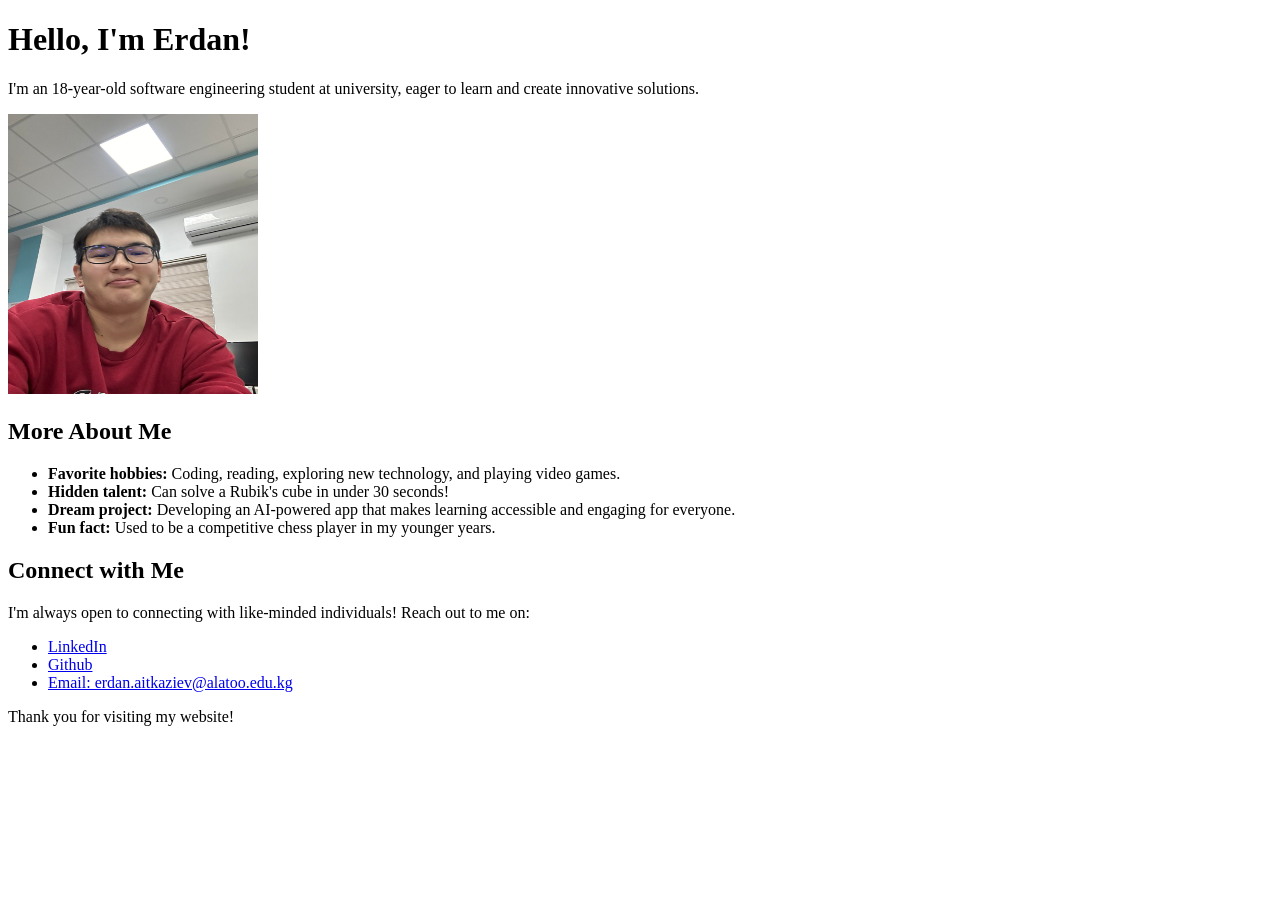
==== index.html @ 32016fcf "second commit" ====
<!DOCTYPE html>
<html lang="en">
<head>
  <meta charset="UTF-8">
  <title>Meet Erdan - Computer Science Student</title>
  
  <meta name="description" content="Learn about Erdan   , an 18-year-old passionate about software engineering and more!">
</head>
<body>
  <h1>Hello, I'm Erdan!</h1>

  <p>I'm an 18-year-old software engineering student at university, eager to learn and create innovative solutions.</p>
  <img src="../img/me.jpg" style="width: 250px; height: 280px;" alt="it's me">

  <div class="about-me">
    <h2>More About Me</h2>
    <ul>
      <li><b>Favorite hobbies:</b> <span id="hobbies">Coding, reading, exploring new technology, and playing video games.</span></li>
      <li><b>Hidden talent:</b> <span id="talent">Can solve a Rubik's cube in under 30 seconds!</span></li>
      <li><b>Dream project:</b> <span id="dream">Developing an AI-powered app that makes learning accessible and engaging for everyone.</span></li>
      <li><b>Fun fact:</b> <span id="fun">Used to be a competitive chess player in my younger years.</span></li>
    </ul>
  </div>

  <h2>Connect with Me</h2>
  <p>I'm always open to connecting with like-minded individuals! Reach out to me on:</p>
  <ul>
    <li><a href="https://www.linkedin.com/in/erdanyseboaitkaziev/">LinkedIn</a></li>
    <li><a href="https://github.com/ysebo">Github</a></li>
    <li><a href="#">Email: erdan.aitkaziev@alatoo.edu.kg</a></li>
  </ul>

  <p>Thank you for visiting my website! </p>
</body>
</html>
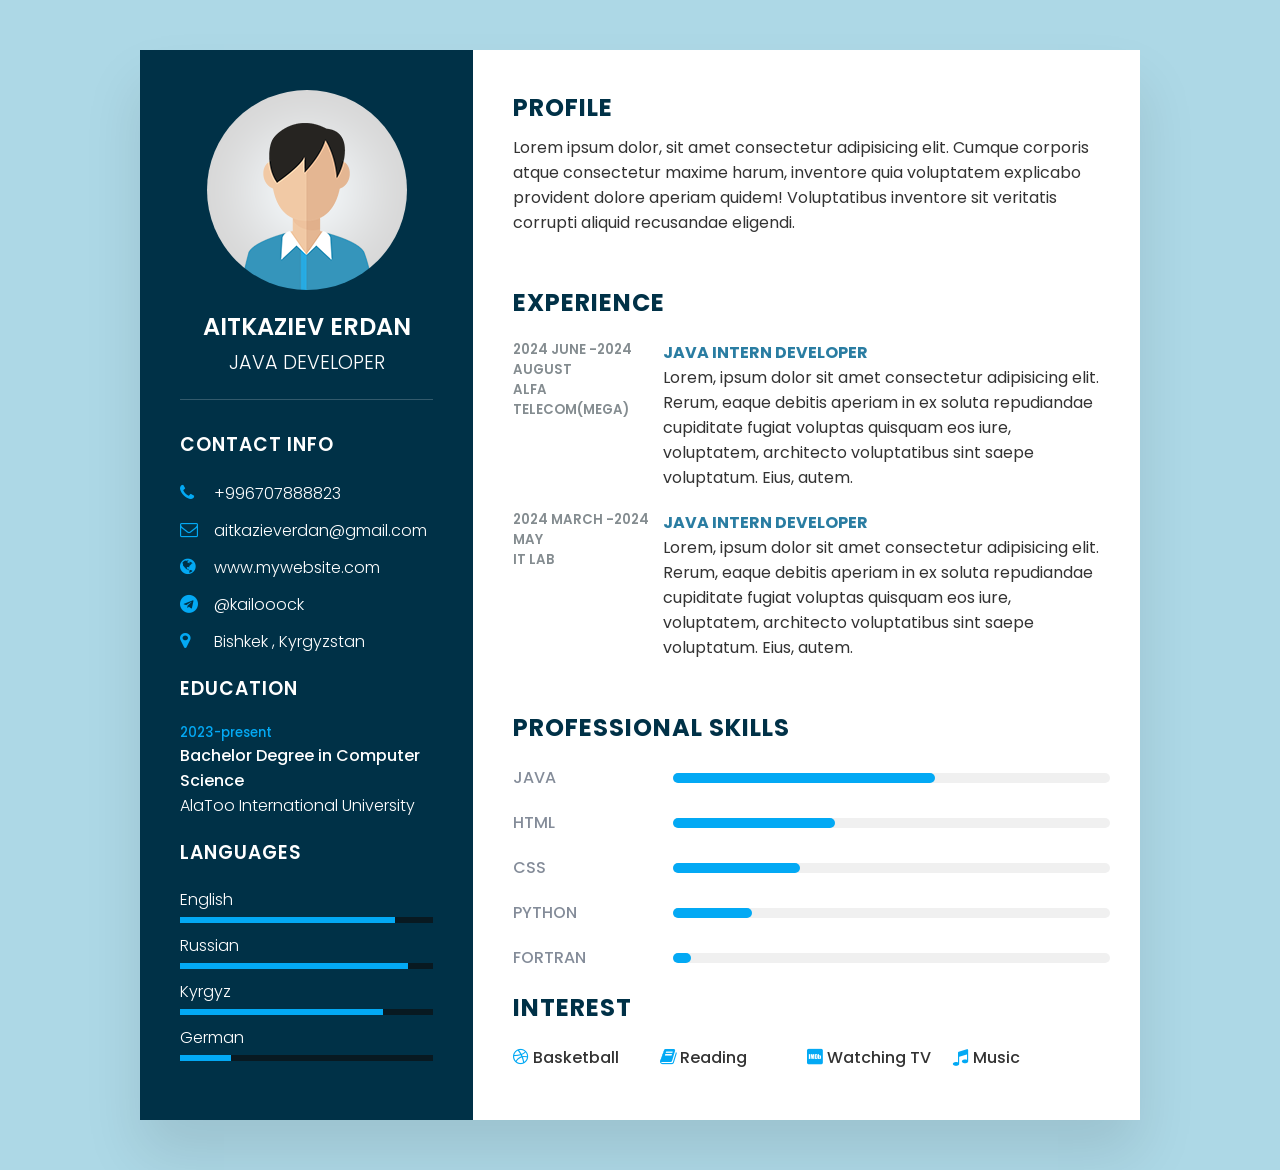
==== commit 1656ac50: "first commit" ====
--- a/index.html
+++ b/index.html
@@ -2,34 +2,171 @@
 <html lang="en">
 <head>
   <meta charset="UTF-8">
-  <title>Meet Erdan - Computer Science Student</title>
-  
-  <meta name="description" content="Learn about Erdan   , an 18-year-old passionate about software engineering and more!">
+  <meta name="viewport" content="width=device-width, initial-scale=1.0">
+  <title>CV</title>
+  <link rel="stylesheet" href="https://cdnjs.cloudflare.com/ajax/libs/font-awesome/4.7.0/css/font-awesome.css" integrity="sha512-5A8nwdMOWrSz20fDsjczgUidUBR8liPYU+WymTZP1lmY9G6Oc7HlZv156XqnsgNUzTyMefFTcsFH/tnJE/+xBg==" crossorigin="anonymous" referrerpolicy="no-referrer" />
+  <link rel="stylesheet" type="text/css" href="css/styles.css"> 
 </head>
 <body>
-  <h1>Hello, I'm Erdan!</h1>
+    <div class="container">
+      <div class="left-side">
+          <div class="profileText">
+            <div class="imgBx">
+                <img src="img/profile.png" alt="My avatar">
+            </div>
+            <h2> Aitkaziev Erdan<br><span>Java Developer</span></h2>
+          </div>
+          <div class="contactInfo">
+            <h3 class="title">Contact Info</h3>
+            <ul>
+              <li>
+                <span class="icon"><i class="fa fa-phone" aria-hidden="true"></i></span>
+                <span class="text">+996707888823</span>
+              </li>
+              <li>
+                <span class="icon"><i class="fa fa-envelope-o" aria-hidden="true"></i></span>
+                <span class="text">aitkazieverdan@gmail.com</span>
+              </li>
+                <li>
+                  <span class="icon"><i class="fa fa-globe" aria-hidden="true"></i></span>
+                  <span class="text">www.mywebsite.com</span>
+                </li>
+              <li>
+                <span class="icon"><i class="fa fa-telegram" aria-hidden="true"></i></span>
+                <span class="text">@kailooock</span>
+              </li>
+              <li>
+                <span class="icon"><i class="fa fa-map-marker" aria-hidden="true"></i></span>
+                <span class="text">Bishkek , Kyrgyzstan</span>
+              </li>
+            </ul>
+          </div>
+          <div class="education">
+            
+            <h3 class="title">Education </h3>
+            <ul>
+              <li>
+                <h5>2023-present</h5>
+                <h4>Bachelor Degree in Computer Science</h4>
+                <h4>AlaToo International University</h4>
+              </li>
+            </ul>
+            
+          </div>
+          <div class="language">
+            
+            <h3 class="title">Languages</h3>
+            <ul>
+              <li>
+                <span class="text">English</span>
+                <span class="percent">
+                  <div style="width:85% ;"></div>
+                </span>
+              </li>
+              <li>
+                <span class="text">Russian</span>
+                <span class="percent">
+                  <div style="width:90% ;"></div>
+                </span>
+              </li>
+              <li>
+                <span class="text">Kyrgyz</span>
+                <span class="percent">
+                  <div style="width:80% ;"></div>
+                </span>
+              </li>
+              <li>
+                <span class="text">German</span>
+                <span class="percent">
+                  <div style="width:20% ;"></div>
+                </span>
+              </li>
+            </ul> 
+            </div>
+      </div>
+      
 
-  <p>I'm an 18-year-old software engineering student at university, eager to learn and create innovative solutions.</p>
-  <img src="../img/me.jpg" style="width: 250px; height: 280px;" alt="it's me">
-
-  <div class="about-me">
-    <h2>More About Me</h2>
-    <ul>
-      <li><b>Favorite hobbies:</b> <span id="hobbies">Coding, reading, exploring new technology, and playing video games.</span></li>
-      <li><b>Hidden talent:</b> <span id="talent">Can solve a Rubik's cube in under 30 seconds!</span></li>
-      <li><b>Dream project:</b> <span id="dream">Developing an AI-powered app that makes learning accessible and engaging for everyone.</span></li>
-      <li><b>Fun fact:</b> <span id="fun">Used to be a competitive chess player in my younger years.</span></li>
-    </ul>
-  </div>
-
-  <h2>Connect with Me</h2>
-  <p>I'm always open to connecting with like-minded individuals! Reach out to me on:</p>
-  <ul>
-    <li><a href="https://www.linkedin.com/in/erdanyseboaitkaziev/">LinkedIn</a></li>
-    <li><a href="https://github.com/ysebo">Github</a></li>
-    <li><a href="#">Email: erdan.aitkaziev@alatoo.edu.kg</a></li>
-  </ul>
-
-  <p>Thank you for visiting my website! </p>
+      <div class="right-side">
+        <div class="about">
+          <h2 class="title2">Profile</h2>
+          <p>Lorem ipsum dolor, sit amet consectetur adipisicing elit. Cumque corporis atque consectetur maxime harum, inventore quia voluptatem explicabo provident dolore aperiam quidem! Voluptatibus inventore sit veritatis corrupti aliquid recusandae eligendi.</p>
+        </div>
+      <div class="about">
+        <h2 class="title2">Experience</h2>
+        <div class="box">
+          <div class="year_company">
+            <h5> 2024 June -2024 August</h5>
+            <h5>Alfa Telecom(Mega)</h5>
+          </div>
+          <div class="text">
+            <h4>Java Intern Developer</h4>
+            <p>Lorem, ipsum dolor sit amet consectetur adipisicing elit. Rerum, eaque debitis aperiam in ex soluta repudiandae cupiditate fugiat voluptas quisquam eos iure, voluptatem, architecto voluptatibus sint saepe voluptatum. Eius, autem.</p>
+          </div>
+        </div>
+        <div class="box">
+          <div class="year_company">
+            <h5> 2024 March -2024 May</h5>
+            <h5>It Lab</h5>
+          </div>
+          <div class="text">
+            <h4>Java Intern Developer</h4>
+            <p>Lorem, ipsum dolor sit amet consectetur adipisicing elit. Rerum, eaque debitis aperiam in ex soluta repudiandae cupiditate fugiat voluptas quisquam eos iure, voluptatem, architecto voluptatibus sint saepe voluptatum. Eius, autem.</p>
+          </div>
+        </div>
+      </div>
+      <div class="skills">
+          <h2 class="title2">Professional Skills</h2>
+          <div class="box">
+            <h4>
+              Java
+            </h4>
+            <div class="percent">
+              <div style="width: 60%;"></div>
+            </div>
+          </div>
+          <div class="box">
+            <h4>
+              HTML
+            </h4>
+            <div class="percent">
+              <div style="width: 37%;"></div>
+            </div>
+          </div>
+          <div class="box">
+            <h4>
+              CSS
+            </h4>
+            <div class="percent">
+              <div style="width: 29%;"></div>
+            </div>
+          </div>
+          <div class="box">
+            <h4>
+              Python
+            </h4>
+            <div class="percent">
+              <div style="width: 18%;"></div>
+            </div>
+          </div>
+          <div class="box">
+            <h4>
+              Fortran
+            </h4>
+            <div class="percent">
+              <div style="width: 4%;"></div>
+            </div>
+          </div>
+      </div>
+      <div class="about interest">
+        <h2 class="title2">Interest</h2>
+        <ul>
+          <li><i class="fa fa-dribbble" aria-hidden="true"></i>Basketball</li>
+          <li><i class="fa fa-book" aria-hidden="true"></i>Reading</li>
+          <li><i class="fa fa-imdb" aria-hidden="true"></i>Watching TV</li>
+          <li><i class="fa fa-music" aria-hidden="true"></i>Music</li>
+        </ul>
+        </div>
+      </div>
+    </div>
 </body>
-</html>
+</html>
--- a/css/styles.css
+++ b/css/styles.css
@@ -0,0 +1,282 @@
+@import url('https://fonts.googleapis.com/css2?family=Poppins:ital,wght@0,100;0,200;0,300;0,400;0,500;0,600;0,700;0,800;0,900;1,100;1,200;1,300;1,400;1,500;1,600;1,700;1,800;1,900&display=swap');
+*
+{
+    margin:0;
+    padding: 0;
+    box-sizing: border-box;
+    font-family: 'Poppins' ,sans-serif;
+}
+body{
+    background: lightblue;
+    display: flex;
+    justify-content: center;
+    align-items: center;
+    min-height: 100vh;
+
+}
+.container{
+    position:relative;
+    width: 100%;
+    max-width: 1000px;
+    min-height: 1000px;
+    background: #fff;
+    margin:50px;
+    display: grid;
+    grid-template-columns: 1fr 2fr;
+    box-shadow: 0 35px 55px rgba(0,0,0,0.1);
+}
+.container .left-side
+{
+    position: relative;
+    background: #003147;
+    padding: 40px;
+}
+.profileText{
+    position: relative;
+    display: flex;
+    flex-direction: column;
+    align-items: center;
+    padding-bottom:20px;
+    border-bottom:1px solid rgba(255, 255, 255, 0.2)
+}
+.profileText .imgBx{
+    position: relative;
+    width: 200px;
+    height: 200px;
+    border-radius:50% ;
+    overflow: hidden;
+}
+.profileText .imgBx img{
+    position: relative;
+    top: 0;
+    left: 0;
+    width: 100%;
+    height: 100%;
+    object-fit:cover
+}
+.profileText h2{
+    color: #fff;
+    font-size: 1.5em;
+    margin-top: 20px;
+    text-transform: uppercase;
+    text-align: center;
+    font-weight: 600;
+    line-height: 1.4em;
+}
+.profileText h2 span{
+    font-size:0.8em;
+    font-weight:300 ;
+}
+.contactInfo{
+    padding-top: 30px;
+}
+.title{
+    color: #fff;
+    text-transform: uppercase;
+    font-weight:600 ;
+    letter-spacing: 1px;
+    margin-bottom: 20px;
+}
+.contactInfo ul{
+    position: relative;
+}
+.contactInfo ul li{
+    position: relative;
+    list-style: none;
+    margin:10px 0 ;
+    cursor: pointer;
+
+}
+.contactInfo ul li .icon{
+    display: inline-block;
+    width: 30px;
+    font-size:18px;
+    color:#03a9f4;
+}
+.contactInfo ul li span{
+    color: #fff;
+    font-weight: 300;
+
+}
+.education{
+    padding-top: 10px;
+}
+.education li{
+    margin-bottom: 15px;
+    position: relative;
+    list-style: none;
+    margin:10px 0 ;
+    cursor: pointer;
+    
+    
+
+}
+.education h5{
+    color: #03a9f4;
+    font-weight: 500;
+}
+.education h4:nth-child(2){
+    color:#fff;
+    font-weight: 500;
+}
+.education h4{
+    color:#fff;
+    font-weight: 300;
+}
+.language{
+    position: relative;
+    list-style: none;
+    margin:10px 0 ;
+    cursor: pointer;
+    padding-top: 10px;
+    color: #fff;
+    font-weight: 300;
+    
+}
+.language li{
+    position: relative;
+    list-style: none;
+    margin:10px 0 ;
+    cursor: pointer;
+}
+.language .percent{
+    position: relative;
+    width: 100%;
+    height: 6px;
+    background:#081921;
+    display: block;
+    margin-top: 5px;
+    
+
+}
+.language .percent div{
+    position: absolute;
+    top: 0;
+    left: 0;
+    height: 100%;
+    
+    background: #03a9f4;
+
+
+}
+.container .right-side
+{
+    position: relative;
+    background: #fff;
+    padding: 40px;
+}
+.about{
+    margin-bottom: 50px;
+}
+.about:last-child{
+    margin-bottom: 0;
+}
+.title2{
+    color: #003147;
+    text-transform: uppercase;
+    letter-spacing: 1px;
+    margin-bottom: 10px;
+}
+p{
+    color: #333;
+
+}
+.about .box{
+    display: flex;
+    flex-direction: row;
+    margin: 20px 0;
+}
+.about .box .year_company{
+    min-width: 150px;
+
+}
+.about .box .year_company h5{
+    text-transform: uppercase;
+    color: #848c90;
+    font-weight: 600;
+
+}
+.about .box .text h4{
+    text-transform: uppercase;
+    color: #2a7da2;
+    font-size:16px;
+}
+
+.skills {
+    margin-bottom: 20px;
+  }
+  
+  .skills .box {
+    display: grid;
+    grid-template-columns: 150px 1fr;
+    align-items: center;
+    margin: 20px 0;
+  }
+  
+  .skills .box h4 {
+    text-transform: uppercase;
+    color: #848c99;
+    font-size: 16px;
+    font-weight: 500;
+  }
+  
+  .skills .box .percent {
+    position: relative;
+    width: 100%;
+    height: 10px;
+    background: #f0f0f0;
+    border-radius: 5px; 
+    margin-left: 10px; 
+  }
+  
+  .skills .box .percent div {
+    position: absolute;
+    top: 0;
+    left: 0;
+    height: 100%; 
+    background: #03a9f4;
+    border-radius: 5px; 
+  }
+  .interest ul{
+    display: grid;
+    grid-template-columns: repeat(4,1fr);
+
+  }
+  .interest ul li{
+    list-style: none;
+    color: #333;
+    font-weight: 500;
+    margin: 10px 0;
+
+  }
+  .interest ul li  .fa{
+    color: #03a9f4;
+    font-size: 18px;
+    width: 20px;
+  }
+  @media (max-width:1000px){
+    .container{
+        margin: 10px;
+        grid-template-columns: repeat(1,1fr);
+    }
+    .interest ul{
+        grid-template-columns: repeat(2,1fr);
+    }
+  }
+  @media (max-width:600px){
+    .about box{
+        flex-direction: column;
+
+    }
+    .about .box .year_company{
+        min-width: 150px;
+        margin-bottom: 5px;
+    }
+    .interest ul{
+        grid-template-columns: repeat(1,1fr);
+    }
+    .skills .box{
+        grid-template-columns: repeat(1,1fr);
+    }
+  }
+  
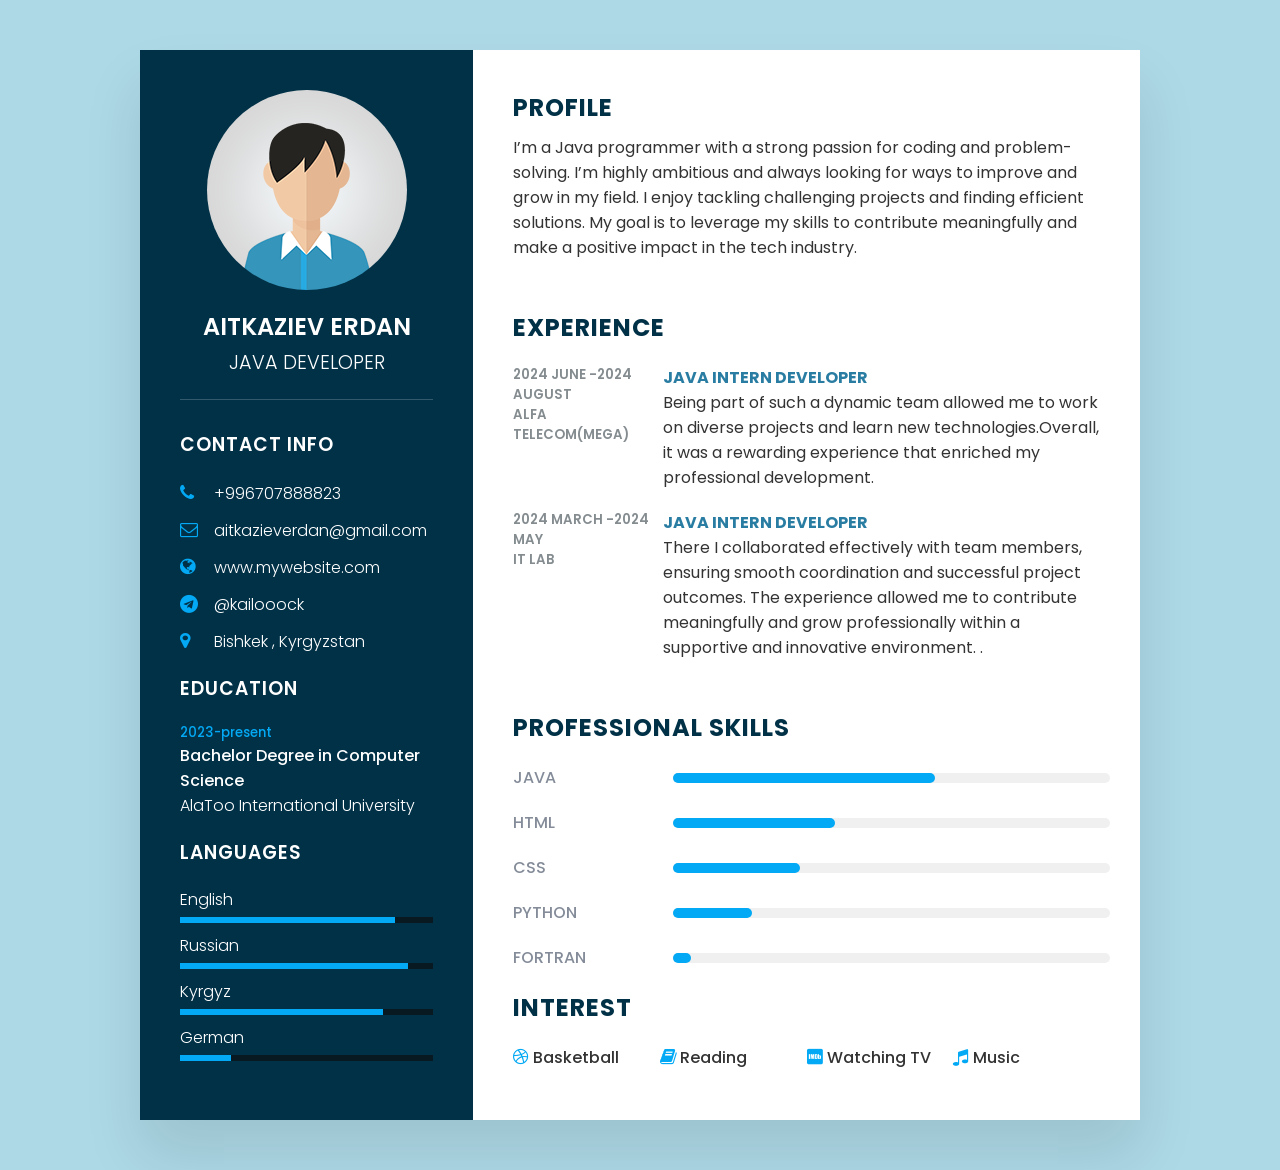
==== commit 56f80440: "replaced lorem with actual text" ====
--- a/index.html
+++ b/index.html
@@ -89,7 +89,7 @@
       <div class="right-side">
         <div class="about">
           <h2 class="title2">Profile</h2>
-          <p>Lorem ipsum dolor, sit amet consectetur adipisicing elit. Cumque corporis atque consectetur maxime harum, inventore quia voluptatem explicabo provident dolore aperiam quidem! Voluptatibus inventore sit veritatis corrupti aliquid recusandae eligendi.</p>
+          <p>I’m a Java programmer with a strong passion for coding and problem-solving. I’m highly ambitious and always looking for ways to improve and grow in my field. I enjoy tackling challenging projects and finding efficient solutions. My goal is to leverage my skills to contribute meaningfully and make a positive impact in the tech industry.</p>
         </div>
       <div class="about">
         <h2 class="title2">Experience</h2>
@@ -100,7 +100,7 @@
           </div>
           <div class="text">
             <h4>Java Intern Developer</h4>
-            <p>Lorem, ipsum dolor sit amet consectetur adipisicing elit. Rerum, eaque debitis aperiam in ex soluta repudiandae cupiditate fugiat voluptas quisquam eos iure, voluptatem, architecto voluptatibus sint saepe voluptatum. Eius, autem.</p>
+            <p>Being part of such a dynamic team allowed me to work on diverse projects and learn new technologies.Overall, it was a rewarding experience that enriched my professional development.</p>
           </div>
         </div>
         <div class="box">
@@ -110,7 +110,11 @@
           </div>
           <div class="text">
             <h4>Java Intern Developer</h4>
-            <p>Lorem, ipsum dolor sit amet consectetur adipisicing elit. Rerum, eaque debitis aperiam in ex soluta repudiandae cupiditate fugiat voluptas quisquam eos iure, voluptatem, architecto voluptatibus sint saepe voluptatum. Eius, autem.</p>
+            <p>There I collaborated effectively with team members, ensuring smooth coordination and successful project outcomes. The experience allowed me to contribute meaningfully and grow professionally within a supportive and innovative environment.
+
+
+
+              .</p>
           </div>
         </div>
       </div>
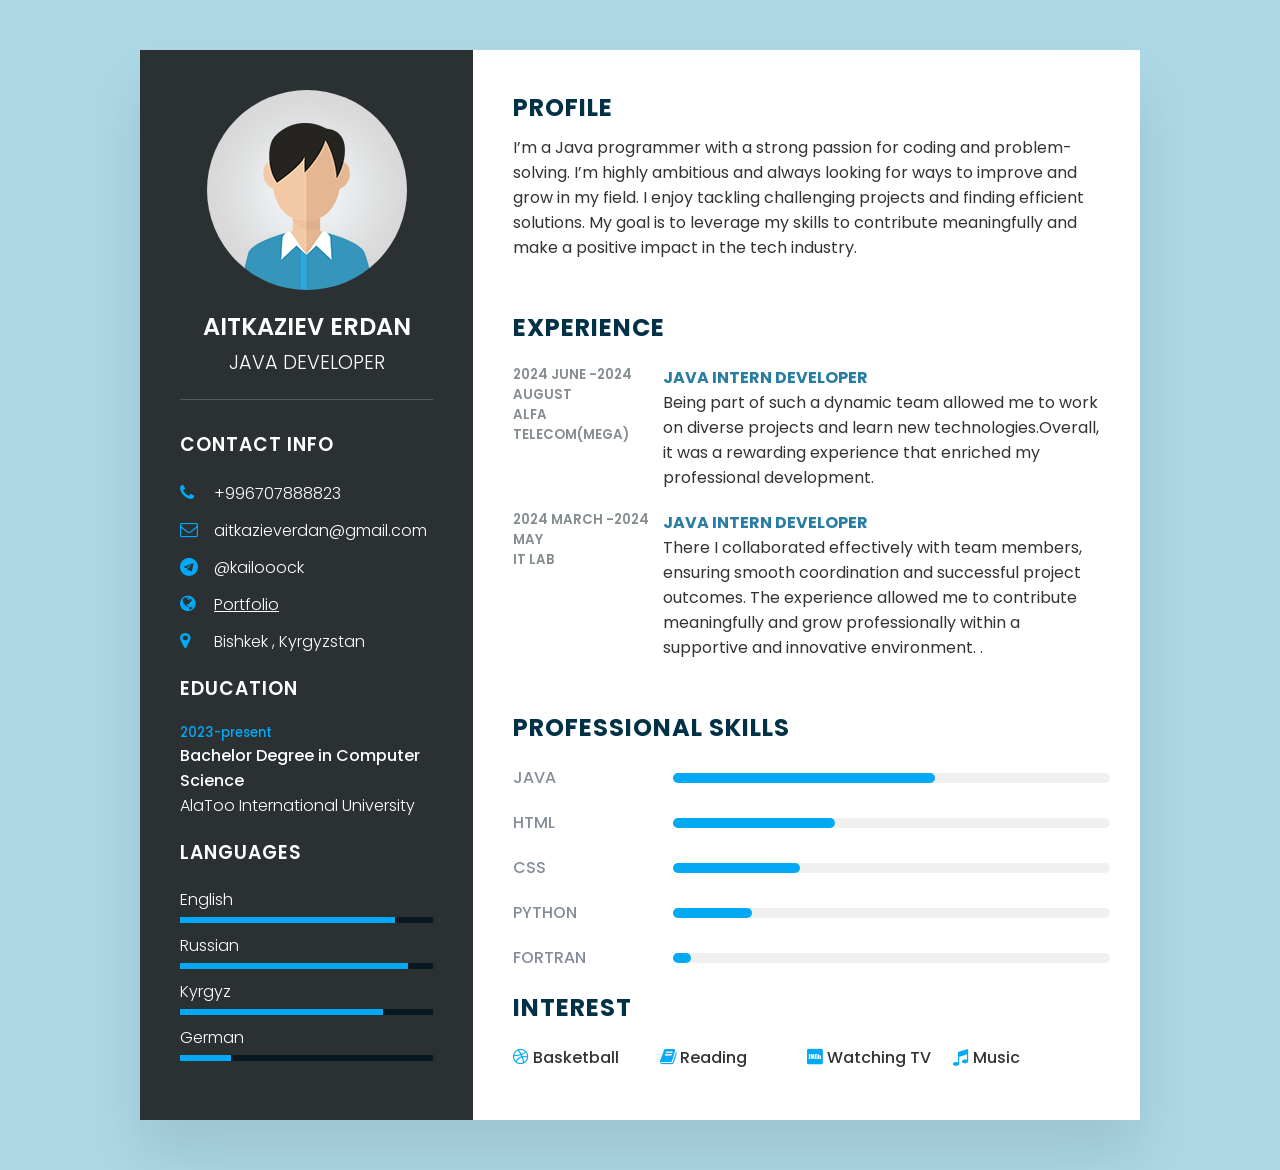
==== commit 2597ec0c: "added links" ====
--- a/index.html
+++ b/index.html
@@ -27,13 +27,13 @@
                 <span class="icon"><i class="fa fa-envelope-o" aria-hidden="true"></i></span>
                 <span class="text">aitkazieverdan@gmail.com</span>
               </li>
-                <li>
-                  <span class="icon"><i class="fa fa-globe" aria-hidden="true"></i></span>
-                  <span class="text">www.mywebsite.com</span>
-                </li>
               <li>
                 <span class="icon"><i class="fa fa-telegram" aria-hidden="true"></i></span>
-                <span class="text">@kailooock</span>
+                <span class="text"><a href="https://t.me/kailooock"style="color: white;text-decoration: none;">@kailooock</a></span>
+              </li>
+              <li>
+                <span class="icon"><i class="fa fa-globe" aria-hidden="true"></i></span>
+                <span class="text"><a href="https://ysebo.github.io/portfolio/"style="color: white;" >Portfolio</a></span>
               </li>
               <li>
                 <span class="icon"><i class="fa fa-map-marker" aria-hidden="true"></i></span>
@@ -164,10 +164,10 @@
       <div class="about interest">
         <h2 class="title2">Interest</h2>
         <ul>
-          <li><i class="fa fa-dribbble" aria-hidden="true"></i>Basketball</li>
-          <li><i class="fa fa-book" aria-hidden="true"></i>Reading</li>
-          <li><i class="fa fa-imdb" aria-hidden="true"></i>Watching TV</li>
-          <li><i class="fa fa-music" aria-hidden="true"></i>Music</li>
+          <li><a href="https://www.nba.com/"> <i class="fa fa-dribbble" aria-hidden="true"></i></a>Basketball</li>
+          <li><a href="https://manybooks.net/"> <i class="fa fa-book" aria-hidden="true"></i></a>Reading</li>
+          <li> <a href="https://www.imdb.com/chart/top/"><i class="fa fa-imdb" aria-hidden="true"></i></a>Watching TV</li>
+          <li><a href="https://open.spotify.com/playlist/3fo0ftfrmEB3XQ5PyL1eTa?si=8dbeee7285d74b8a"><i class="fa fa-music" aria-hidden="true"></i></a>Music</li>
         </ul>
         </div>
       </div>
--- a/css/styles.css
+++ b/css/styles.css
@@ -28,7 +28,7 @@
 .container .left-side
 {
     position: relative;
-    background: #003147;
+    background: #2b3033;
     padding: 40px;
 }
 .profileText{
@@ -276,7 +276,7 @@
         grid-template-columns: repeat(1,1fr);
     }
     .skills .box{
-        grid-template-columns: repeat(1,1fr);
+        grid-template-columns: repeat(1);
     }
   }
   
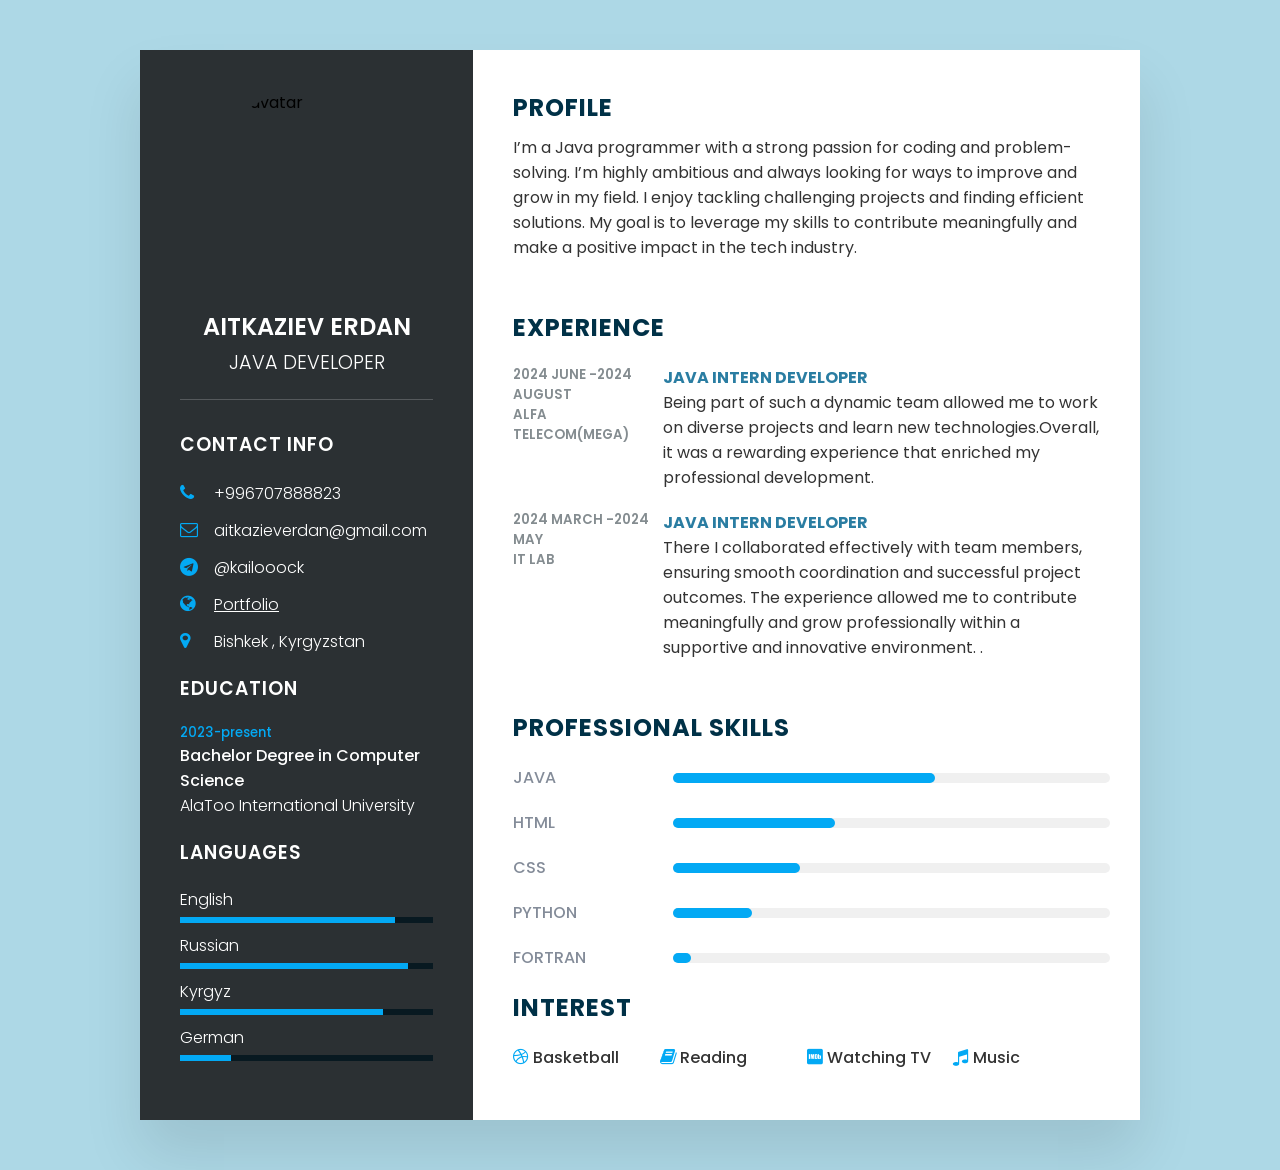
==== commit ea285d5a: "added photo of mine" ====
--- a/index.html
+++ b/index.html
@@ -12,7 +12,7 @@
       <div class="left-side">
           <div class="profileText">
             <div class="imgBx">
-                <img src="img/profile.png" alt="My avatar">
+                <img src="https://i.pinimg.com/736x/48/25/4d/48254d601f51fd85c98c6cf63784306d.jpg" alt="My avatar">
             </div>
             <h2> Aitkaziev Erdan<br><span>Java Developer</span></h2>
           </div>
@@ -33,7 +33,7 @@
               </li>
               <li>
                 <span class="icon"><i class="fa fa-globe" aria-hidden="true"></i></span>
-                <span class="text"><a href="https://ysebo.github.io/portfolio/"style="color: white;" >Portfolio</a></span>
+                <span class="text"><a href="https://ysebo.github.io/prikol/"style="color: white;" >Portfolio</a></span>
               </li>
               <li>
                 <span class="icon"><i class="fa fa-map-marker" aria-hidden="true"></i></span>
